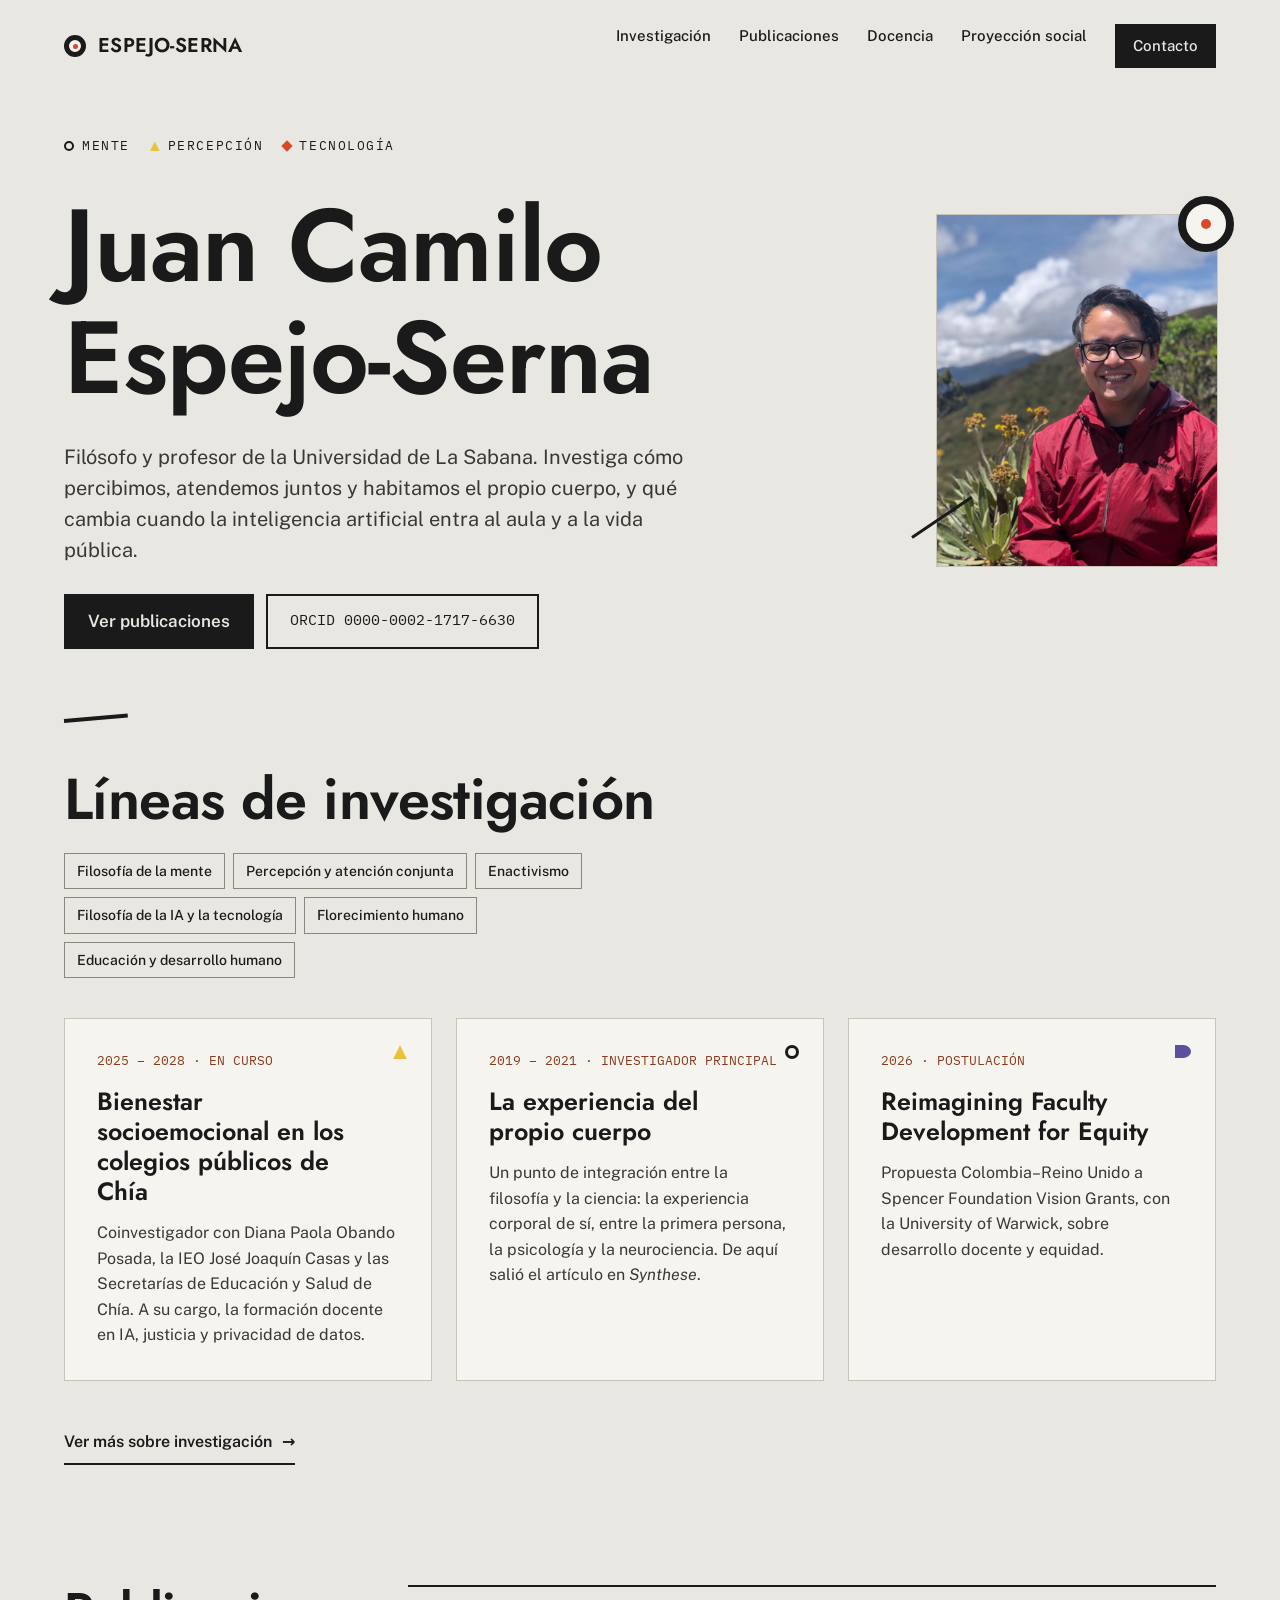
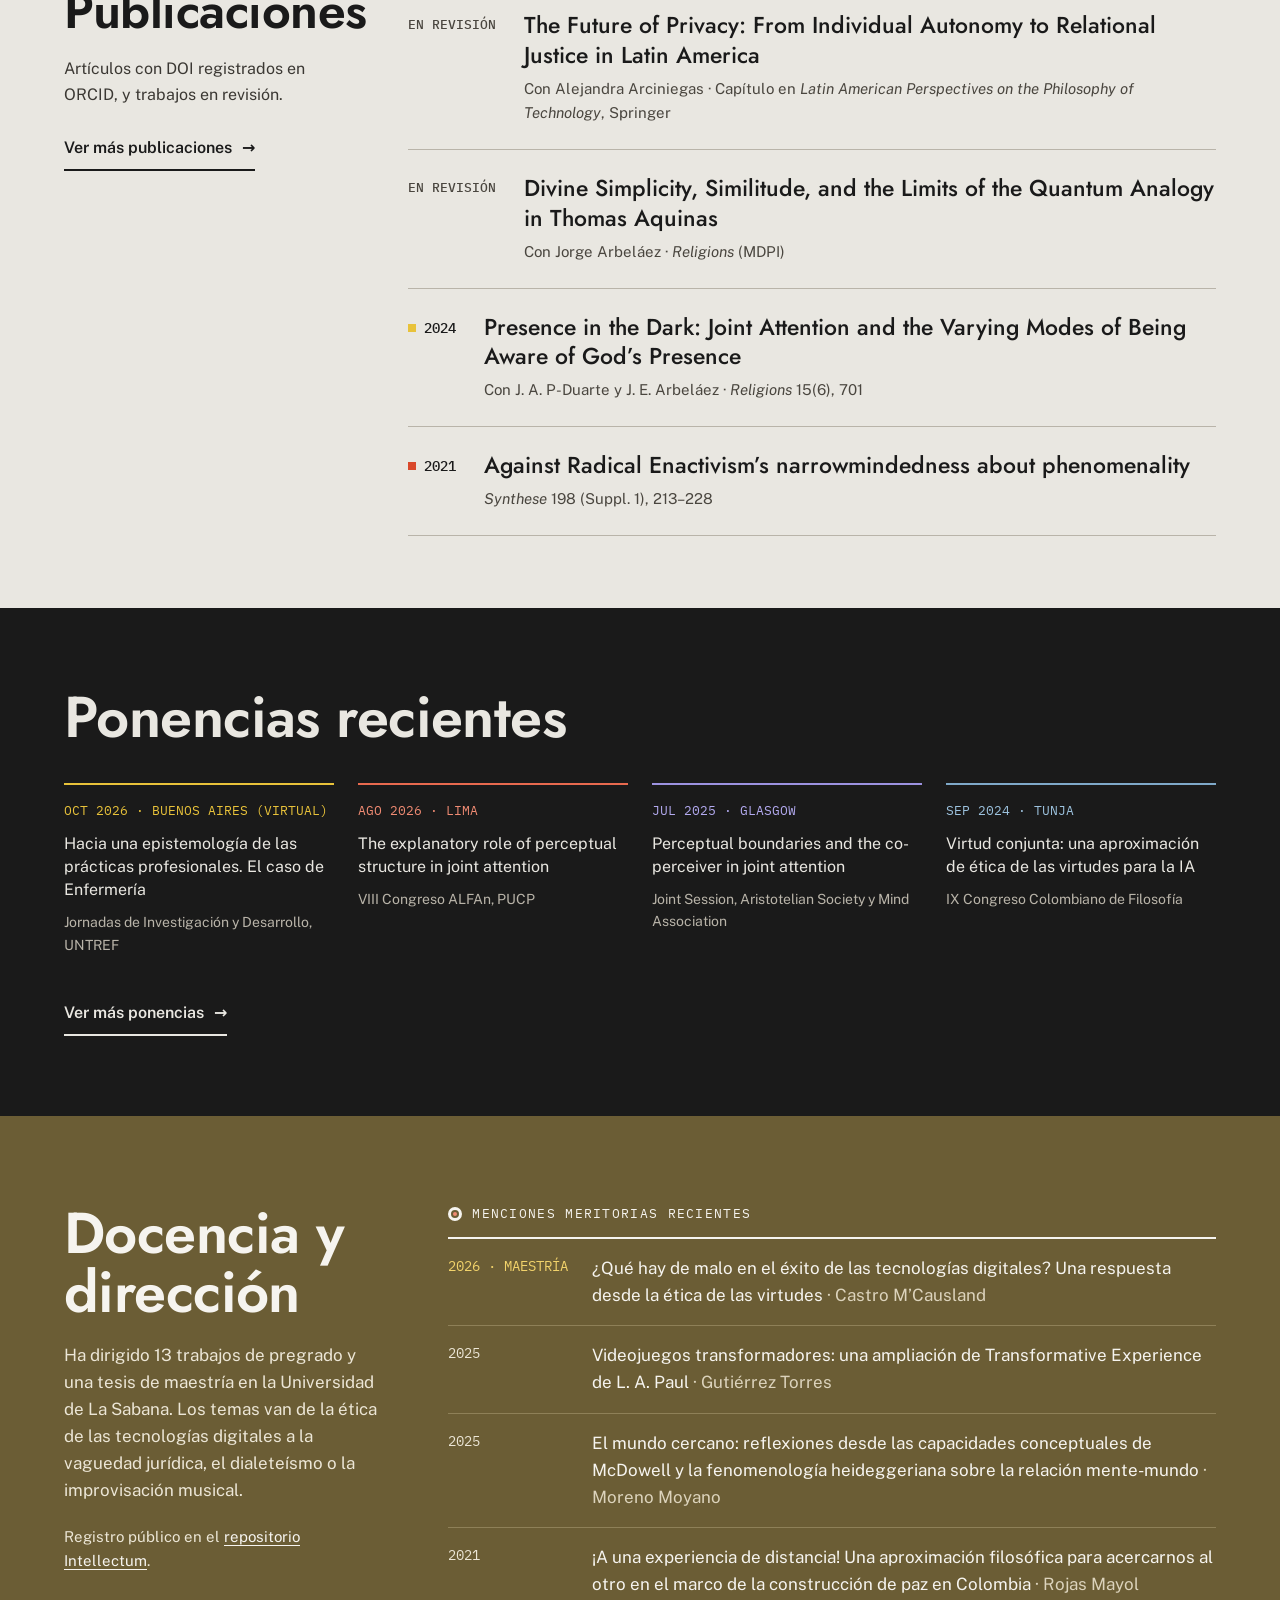
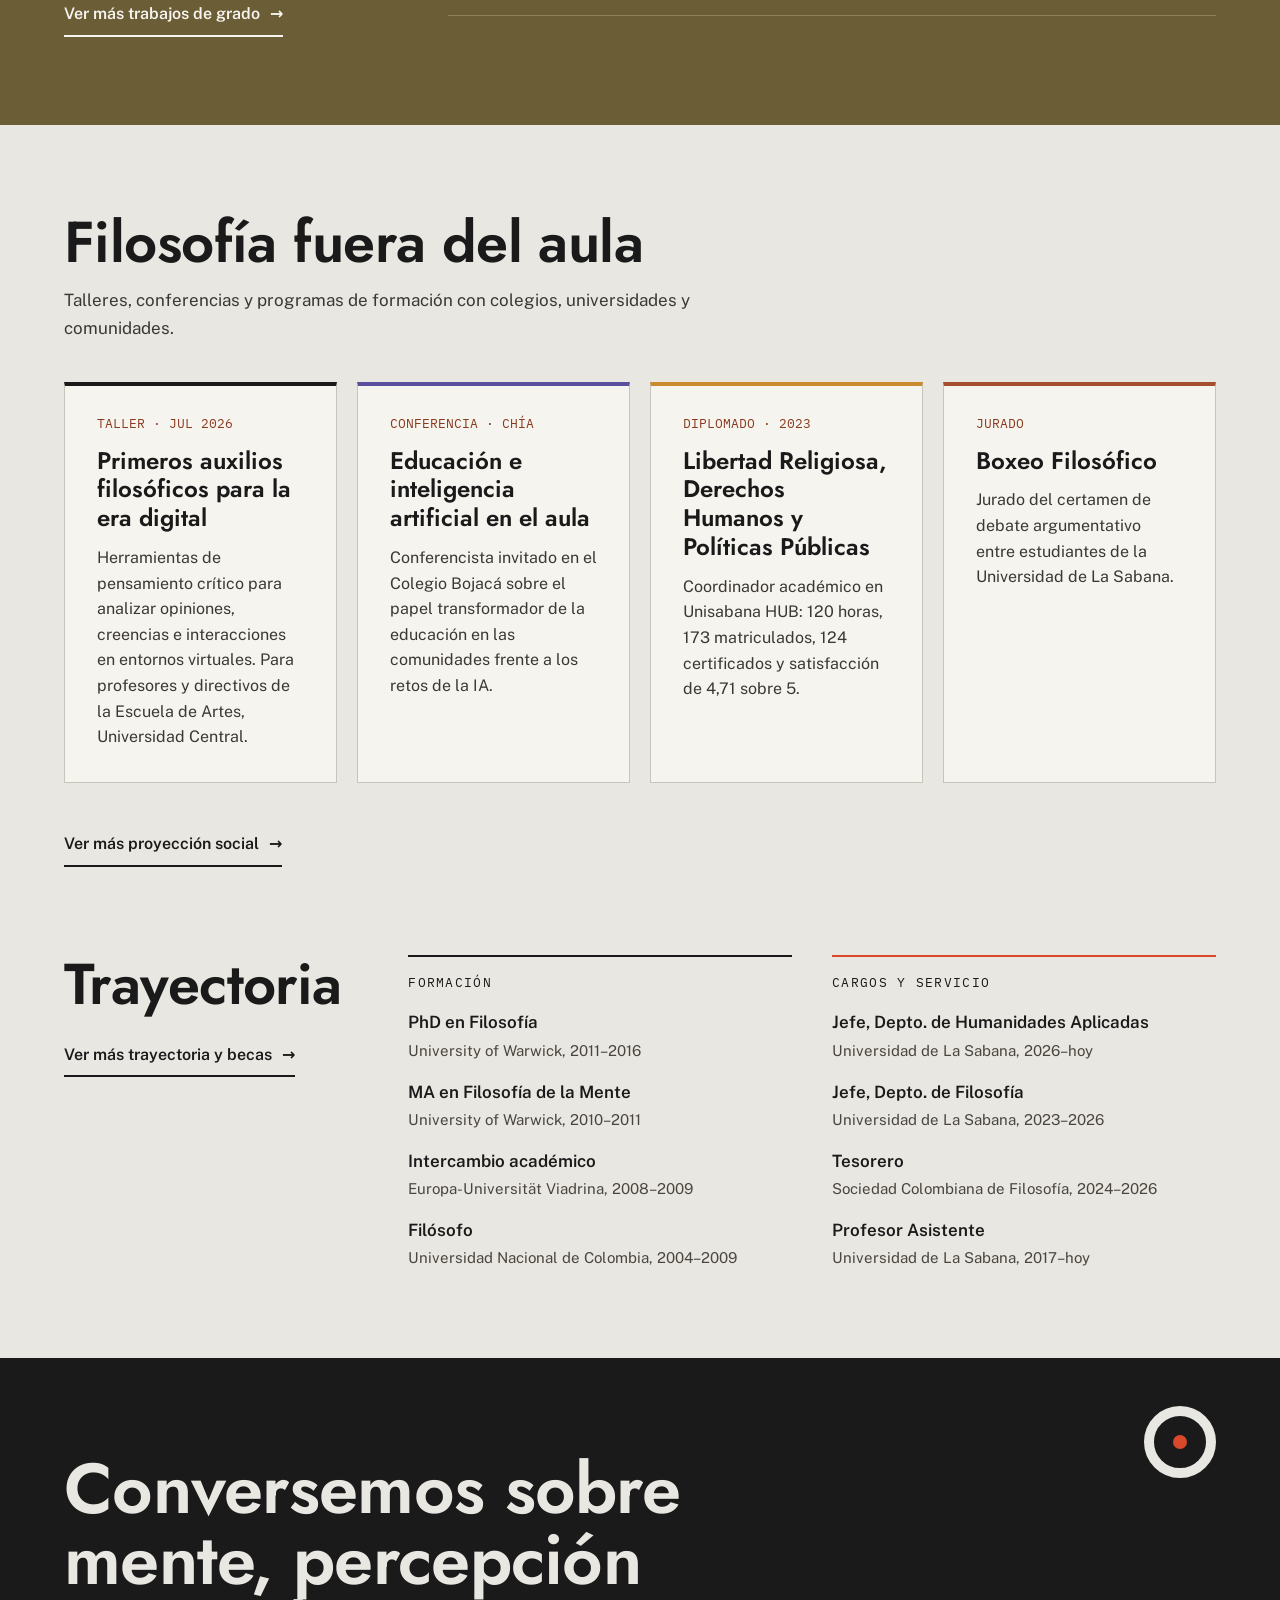
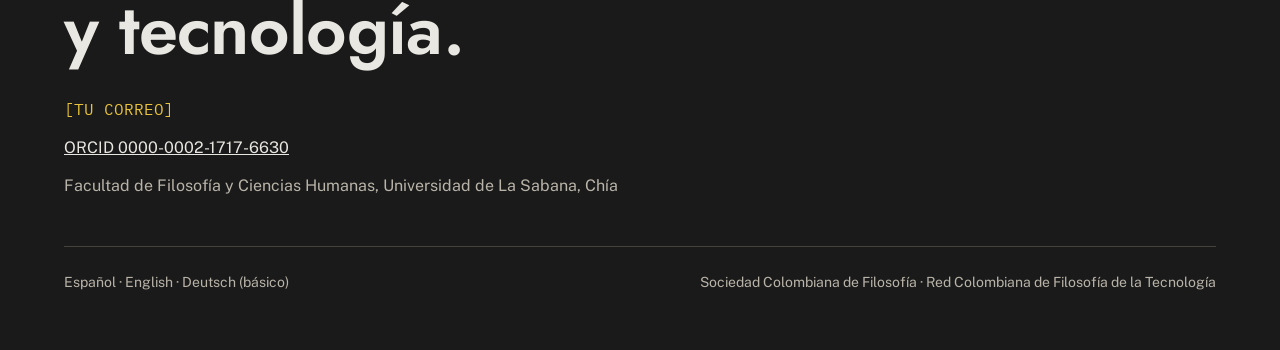
==== index.html @ 0a5f61b9 "landing" ====
<!doctype html>
<html lang="es">
<head>
<meta charset="utf-8">
<meta name="viewport" content="width=device-width, initial-scale=1">
<title>Juan Camilo Espejo-Serna</title>
<meta name="description" content="Juan Camilo Espejo-Serna, filósofo. Filosofía de la mente, percepción, enactivismo y filosofía de la IA. Universidad de La Sabana.">
<meta name="color-scheme" content="light dark">
<link rel="icon" href="images/favicon.svg" type="image/svg+xml">
<link rel="preconnect" href="https://fonts.googleapis.com">
<link rel="preconnect" href="https://fonts.gstatic.com" crossorigin>
<link rel="stylesheet" href="https://fonts.googleapis.com/css2?family=Jost:wght@400;500;600;700&amp;family=Public+Sans:ital,wght@0,400;0,500;0,600;1,400&amp;family=IBM+Plex+Mono:wght@400;500&amp;display=swap">
<link rel="stylesheet" href="css/style.css">
</head>
<body>
<div class="page" style="width: 100%; overflow-x: hidden; background: var(--ground); color: var(--ink); font-family: 'Public Sans', system-ui, sans-serif; font-size: 17px; line-height: 1.6">

<header style="max-width: 1240px; margin: 0 auto; padding: 24px clamp(20px, 5vw, 64px); display: flex; flex-wrap: wrap; gap: 16px 32px; align-items: center; justify-content: space-between">
<a href="#inicio" style="display: flex; align-items: center; gap: 12px; text-decoration: none; font-family: 'Jost', 'Futura', sans-serif; font-weight: 600; font-size: 20px; letter-spacing: 0.02em">
<span aria-hidden="true" style="width: 22px; height: 22px; border: 5px solid var(--ink); border-radius: 50%; background: var(--paper); box-sizing: border-box; display: flex; align-items: center; justify-content: center"><span style="width: 5px; height: 5px; border-radius: 50%; background: var(--red)"></span></span>
ESPEJO-SERNA</a>
<nav aria-label="Secciones" style="display: flex; flex-wrap: wrap; gap: 8px 28px; font-size: 15px; font-weight: 500">
<a href="#investigacion" style="text-decoration: none">Investigación</a>
<a href="#publicaciones" style="text-decoration: none">Publicaciones</a>
<a href="#docencia" style="text-decoration: none">Docencia</a>
<a href="#comunidad" style="text-decoration: none">Proyección social</a>
<a href="#contacto" style="text-decoration: none; background: var(--ink); color: var(--ground); padding: 10px 18px">Contacto</a>
</nav>
</header>

<section id="inicio" style="max-width: 1240px; margin: 0 auto; padding: 40px clamp(20px, 5vw, 64px) 72px; display: flex; flex-wrap: wrap; gap: 48px; align-items: center">
<div style="flex: 999 1 520px; min-width: 0; display: flex; flex-direction: column; gap: 28px">
<p style="margin: 0; display: flex; flex-wrap: wrap; gap: 8px; font-family: 'IBM Plex Mono', ui-monospace, monospace; font-size: 13px; letter-spacing: 0.12em">
<span style="display: inline-flex; align-items: center; gap: 8px; padding: 4px 0; margin-right: 12px"><span aria-hidden="true" style="width: 10px; height: 10px; border: 2px solid var(--ink); border-radius: 50%; box-sizing: border-box"></span>MENTE</span>
<span style="display: inline-flex; align-items: center; gap: 8px; padding: 4px 0; margin-right: 12px"><span aria-hidden="true" style="width: 10px; height: 10px; background: #E8C23A; clip-path: polygon(50% 0, 100% 100%, 0 100%)"></span>PERCEPCIÓN</span>
<span style="display: inline-flex; align-items: center; gap: 8px; padding: 4px 0"><span aria-hidden="true" style="width: 8px; height: 8px; background: var(--red); transform: rotate(45deg)"></span>TECNOLOGÍA</span>
</p>
<h1 style="margin: 0; font-family: 'Jost', 'Futura', sans-serif; font-weight: 600; font-size: clamp(52px, 8vw, 112px); line-height: 1.1; letter-spacing: -0.01em; text-wrap: balance">Juan Camilo Espejo-Serna</h1>
<p style="margin: 0; max-width: 32em; font-size: 20px; line-height: 1.55; color: var(--text-2)">Filósofo y profesor de la Universidad de La Sabana. Investiga cómo percibimos, atendemos juntos y habitamos el propio cuerpo, y qué cambia cuando la inteligencia artificial entra al aula y a la vida pública.</p>
<div style="display: flex; flex-wrap: wrap; gap: 12px">
<a href="#publicaciones" style="background: var(--ink); color: var(--ground); text-decoration: none; font-weight: 600; padding: 14px 24px; min-height: 44px; box-sizing: border-box">Ver publicaciones</a>
<a href="https://orcid.org/0000-0002-1717-6630" style="text-decoration: none; border: 2px solid var(--ink); padding: 12px 22px; min-height: 44px; box-sizing: border-box; font-family: 'IBM Plex Mono', ui-monospace, monospace; font-size: 15px">ORCID 0000-0002-1717-6630</a>
</div>
</div>

<figure style="flex: 1 1 280px; min-width: 0; max-width: 400px; width: 100%; margin: 0; position: relative">
<img src="images/me.jpeg" alt="Juan Camilo Espejo-Serna en el páramo, con chaqueta roja" style="display: block; width: 100%; max-width: 100%; aspect-ratio: 4 / 5; object-fit: cover; object-position: 60% 30%; border: 1px solid var(--border); background: var(--paper)">
<div aria-hidden="true" style="position: absolute; right: -18px; top: -18px; width: 56px; height: 56px; border-radius: 50%; background: var(--paper); border: 8px solid var(--ink); box-sizing: border-box; display: flex; align-items: center; justify-content: center"><div style="width: 10px; height: 10px; border-radius: 50%; background: var(--red)"></div></div>
<div aria-hidden="true" style="position: absolute; left: -24px; bottom: 28px; width: 72px; height: 3px; background: var(--ink); transform: rotate(-34deg); transform-origin: left center"></div>
</figure>
</section>

<div aria-hidden="true" style="max-width: 1240px; margin: 0 auto; padding: 0 clamp(20px, 5vw, 64px)"><div style="position: relative; height: 1px"><div style="position: absolute; left: 0; top: -2px; width: 64px; height: 4px; background: var(--ink); transform: rotate(-5deg); transform-origin: left center"></div></div></div>

<section id="investigacion" style="max-width: 1240px; margin: 0 auto; padding: 48px clamp(20px, 5vw, 64px) 72px; display: flex; flex-direction: column; gap: 40px">
<div style="display: flex; flex-wrap: wrap; gap: 24px 64px; align-items: flex-end; justify-content: space-between">
<h2 style="margin: 0; font-family: 'Jost', 'Futura', sans-serif; font-weight: 600; font-size: clamp(38px, 4.5vw, 60px); line-height: 1.02; letter-spacing: -0.01em; max-width: 12em; text-wrap: balance">Líneas de investigación</h2>
<div style="display: flex; flex-wrap: wrap; gap: 8px; max-width: 580px; font-size: 14px; font-weight: 500">
<span style="padding: 6px 12px; border: 1px solid var(--chip-border)">Filosofía de la mente</span>
<span style="padding: 6px 12px; border: 1px solid var(--chip-border)">Percepción y atención conjunta</span>
<span style="padding: 6px 12px; border: 1px solid var(--chip-border)">Enactivismo</span>
<span style="padding: 6px 12px; border: 1px solid var(--chip-border)">Filosofía de la IA y la tecnología</span>
<span style="padding: 6px 12px; border: 1px solid var(--chip-border)">Florecimiento humano</span>
<span style="padding: 6px 12px; border: 1px solid var(--chip-border)">Educación y desarrollo humano</span>
</div>
</div>
<div style="display: grid; grid-template-columns: repeat(auto-fit, minmax(300px, 1fr)); gap: 24px">
<article style="position: relative; background: var(--paper); border: 1px solid var(--border); padding: 32px; display: flex; flex-direction: column; gap: 14px; overflow: hidden">
<div aria-hidden="true" style="position: absolute; right: 24px; top: 26px; width: 14px; height: 14px; background: #E8C23A; clip-path: polygon(50% 0, 100% 100%, 0 100%)"></div>
<span style="font-family: 'IBM Plex Mono', ui-monospace, monospace; font-size: 13px; color: var(--label)">2025 – 2028 · EN CURSO</span>
<h3 style="margin: 0; font-family: 'Jost', 'Futura', sans-serif; font-weight: 600; font-size: 25px; line-height: 1.2; padding-right: 24px">Bienestar socioemocional en los colegios públicos de Chía</h3>
<p style="margin: 0; color: var(--text-2); font-size: 16px">Coinvestigador con Diana Paola Obando Posada, la IEO José Joaquín Casas y las Secretarías de Educación y Salud de Chía. A su cargo, la formación docente en IA, justicia y privacidad de datos.</p>
</article>
<article style="position: relative; background: var(--paper); border: 1px solid var(--border); padding: 32px; display: flex; flex-direction: column; gap: 14px; overflow: hidden">
<div aria-hidden="true" style="position: absolute; right: 24px; top: 26px; width: 14px; height: 14px; border-radius: 50%; border: 3px solid var(--ink); box-sizing: border-box"></div>
<span style="font-family: 'IBM Plex Mono', ui-monospace, monospace; font-size: 13px; color: var(--label)">2019 – 2021 · INVESTIGADOR PRINCIPAL</span>
<h3 style="margin: 0; font-family: 'Jost', 'Futura', sans-serif; font-weight: 600; font-size: 25px; line-height: 1.2; padding-right: 24px">La experiencia del propio cuerpo</h3>
<p style="margin: 0; color: var(--text-2); font-size: 16px">Un punto de integración entre la filosofía y la ciencia: la experiencia corporal de sí, entre la primera persona, la psicología y la neurociencia. De aquí salió el artículo en <em>Synthese</em>.</p>
</article>
<article style="position: relative; background: var(--paper); border: 1px solid var(--border); padding: 32px; display: flex; flex-direction: column; gap: 14px; overflow: hidden">
<div aria-hidden="true" style="position: absolute; right: 24px; top: 26px; width: 16px; height: 13px; background: var(--violet); border-radius: 0 60% 60% 0"></div>
<span style="font-family: 'IBM Plex Mono', ui-monospace, monospace; font-size: 13px; color: var(--label)">2026 · POSTULACIÓN</span>
<h3 style="margin: 0; font-family: 'Jost', 'Futura', sans-serif; font-weight: 600; font-size: 25px; line-height: 1.2; padding-right: 24px">Reimagining Faculty Development for Equity</h3>
<p style="margin: 0; color: var(--text-2); font-size: 16px">Propuesta Colombia–Reino Unido a Spencer Foundation Vision Grants, con la University of Warwick, sobre desarrollo docente y equidad.</p>
</article>
</div>
<a href="investigacion.html" style="align-self: flex-start; display: inline-flex; align-items: center; gap: 10px; min-height: 44px; box-sizing: border-box; color: var(--ink); text-decoration: none; font-weight: 600; font-size: 16px; border-bottom: 2px solid var(--ink)">Ver más sobre investigación<span aria-hidden="true">→</span></a>
</section>

<section id="publicaciones" style="max-width: 1240px; margin: 0 auto; padding: 48px clamp(20px, 5vw, 64px) 72px; display: flex; flex-wrap: wrap; gap: 40px 64px">
<div style="flex: 1 1 280px; min-width: 0; display: flex; flex-direction: column; gap: 20px">
<h2 style="margin: 0; font-family: 'Jost', 'Futura', sans-serif; font-weight: 600; font-size: 50px; line-height: 1.02; letter-spacing: -0.01em">Publicaciones</h2>
<p style="margin: 0; color: var(--text-2); font-size: 16px">Artículos con DOI registrados en ORCID, y trabajos en revisión.</p>
<a href="publicaciones.html" style="align-self: flex-start; display: inline-flex; align-items: center; gap: 10px; min-height: 44px; box-sizing: border-box; color: var(--ink); text-decoration: none; font-weight: 600; font-size: 16px; border-bottom: 2px solid var(--ink)">Ver más publicaciones<span aria-hidden="true">→</span></a>
</div>
<ol style="flex: 999 1 600px; min-width: 0; list-style: none; margin: 0; padding: 0; display: flex; flex-direction: column; border-top: 2px solid var(--ink)">
<li style="display: flex; flex-wrap: wrap; gap: 8px 28px; padding: 24px 0; border-bottom: 1px solid var(--rule)">
<span style="flex: 0 0 auto; align-self: flex-start; font-family: 'IBM Plex Mono', ui-monospace, monospace; font-size: 13px; font-weight: 500; color: var(--muted); padding-top: 4px">EN REVISIÓN</span>
<div style="flex: 1 1 400px; min-width: 0; display: flex; flex-direction: column; gap: 6px">
<span style="font-family: 'Jost', 'Futura', sans-serif; font-weight: 500; font-size: 23px; line-height: 1.3">The Future of Privacy: From Individual Autonomy to Relational Justice in Latin America</span>
<span style="font-size: 15px; color: var(--muted)">Con Alejandra Arciniegas · Capítulo en <em>Latin American Perspectives on the Philosophy of Technology</em>, Springer</span>
</div>
</li>
<li style="display: flex; flex-wrap: wrap; gap: 8px 28px; padding: 24px 0; border-bottom: 1px solid var(--rule)">
<span style="flex: 0 0 auto; align-self: flex-start; font-family: 'IBM Plex Mono', ui-monospace, monospace; font-size: 13px; font-weight: 500; color: var(--muted); padding-top: 4px">EN REVISIÓN</span>
<div style="flex: 1 1 400px; min-width: 0; display: flex; flex-direction: column; gap: 6px">
<span style="font-family: 'Jost', 'Futura', sans-serif; font-weight: 500; font-size: 23px; line-height: 1.3">Divine Simplicity, Similitude, and the Limits of the Quantum Analogy in Thomas Aquinas</span>
<span style="font-size: 15px; color: var(--muted)">Con Jorge Arbeláez · <em>Religions</em> (MDPI)</span>
</div>
</li>
<li style="display: flex; flex-wrap: wrap; gap: 8px 28px; padding: 24px 0; border-bottom: 1px solid var(--rule)">
<span style="flex: 0 0 auto; align-self: flex-start; display: inline-flex; align-items: center; gap: 8px; font-family: 'IBM Plex Mono', ui-monospace, monospace; font-size: 14px; font-weight: 500; padding-top: 4px"><span aria-hidden="true" style="width: 8px; height: 8px; background: #E8C23A"></span>2024</span>
<div style="flex: 1 1 400px; min-width: 0; display: flex; flex-direction: column; gap: 6px">
<a href="https://doi.org/10.3390/rel15060701" style="text-decoration: none; font-family: 'Jost', 'Futura', sans-serif; font-weight: 500; font-size: 23px; line-height: 1.3">Presence in the Dark: Joint Attention and the Varying Modes of Being Aware of God’s Presence</a>
<span style="font-size: 15px; color: var(--muted)">Con J. A. P-Duarte y J. E. Arbeláez · <em>Religions</em> 15(6), 701</span>
</div>
</li>
<li style="display: flex; flex-wrap: wrap; gap: 8px 28px; padding: 24px 0; border-bottom: 1px solid var(--rule)">
<span style="flex: 0 0 auto; align-self: flex-start; display: inline-flex; align-items: center; gap: 8px; font-family: 'IBM Plex Mono', ui-monospace, monospace; font-size: 14px; font-weight: 500; padding-top: 4px"><span aria-hidden="true" style="width: 8px; height: 8px; background: var(--red)"></span>2021</span>
<div style="flex: 1 1 400px; min-width: 0; display: flex; flex-direction: column; gap: 6px">
<a href="https://doi.org/10.1007/s11229-019-02261-2" style="text-decoration: none; font-family: 'Jost', 'Futura', sans-serif; font-weight: 500; font-size: 23px; line-height: 1.3">Against Radical Enactivism’s narrowmindedness about phenomenality</a>
<span style="font-size: 15px; color: var(--muted)"><em>Synthese</em> 198 (Suppl. 1), 213–228</span>
</div>
</li>
</ol>
</section>

<section aria-labelledby="ponencias-k" style="background: var(--ink-deep); color: #E9E7E1">
<div style="max-width: 1240px; margin: 0 auto; padding: 80px clamp(20px, 5vw, 64px); display: flex; flex-direction: column; gap: 36px">
<h2 id="ponencias-k" style="margin: 0; font-family: 'Jost', 'Futura', sans-serif; font-weight: 600; font-size: clamp(38px, 4.5vw, 60px); line-height: 1.02; letter-spacing: -0.01em">Ponencias recientes</h2>
<div style="display: grid; grid-template-columns: repeat(auto-fit, minmax(240px, 1fr)); gap: 32px 24px">
<div style="display: flex; flex-direction: column; gap: 10px; border-top: 2px solid #E8C23A; padding-top: 16px"><span style="font-family: 'IBM Plex Mono', ui-monospace, monospace; font-size: 13px; color: #E8C23A">OCT 2026 · BUENOS AIRES (VIRTUAL)</span><span style="font-size: 16px; line-height: 1.45">Hacia una epistemología de las prácticas profesionales. El caso de Enfermería</span><span style="font-size: 14px; color: #B9B4A9">Jornadas de Investigación y Desarrollo, UNTREF</span></div>
<div style="display: flex; flex-direction: column; gap: 10px; border-top: 2px solid #E86A4F; padding-top: 16px"><span style="font-family: 'IBM Plex Mono', ui-monospace, monospace; font-size: 13px; color: #F08B73">AGO 2026 · LIMA</span><span style="font-size: 16px; line-height: 1.45">The explanatory role of perceptual structure in joint attention</span><span style="font-size: 14px; color: #B9B4A9">VIII Congreso ALFAn, PUCP</span></div>
<div style="display: flex; flex-direction: column; gap: 10px; border-top: 2px solid #9C92E0; padding-top: 16px"><span style="font-family: 'IBM Plex Mono', ui-monospace, monospace; font-size: 13px; color: #B3AAF0">JUL 2025 · GLASGOW</span><span style="font-size: 16px; line-height: 1.45">Perceptual boundaries and the co-perceiver in joint attention</span><span style="font-size: 14px; color: #B9B4A9">Joint Session, Aristotelian Society y Mind Association</span></div>
<div style="display: flex; flex-direction: column; gap: 10px; border-top: 2px solid #7FA9C9; padding-top: 16px"><span style="font-family: 'IBM Plex Mono', ui-monospace, monospace; font-size: 13px; color: #9CC2DE">SEP 2024 · TUNJA</span><span style="font-size: 16px; line-height: 1.45">Virtud conjunta: una aproximación de ética de las virtudes para la IA</span><span style="font-size: 14px; color: #B9B4A9">IX Congreso Colombiano de Filosofía</span></div>
</div>
<a href="ponencias.html" style="align-self: flex-start; display: inline-flex; align-items: center; gap: 10px; min-height: 44px; box-sizing: border-box; color: #E9E7E1; text-decoration: none; font-weight: 600; font-size: 16px; border-bottom: 2px solid #E9E7E1">Ver más ponencias<span aria-hidden="true">→</span></a>
</div>
</section>

<section id="docencia" style="background: #6B5D35; color: #F6F4EF">
<div style="max-width: 1240px; margin: 0 auto; padding: 88px clamp(20px, 5vw, 64px); display: flex; flex-wrap: wrap; gap: 48px 64px">
<div style="flex: 1 1 320px; min-width: 0; display: flex; flex-direction: column; gap: 20px">
<h2 style="margin: 0; font-family: 'Jost', 'Futura', sans-serif; font-weight: 600; font-size: clamp(38px, 4.5vw, 60px); line-height: 1.02; letter-spacing: -0.01em">Docencia y dirección</h2>
<p style="margin: 0; color: #ECE6D6">Ha dirigido 13 trabajos de pregrado y una tesis de maestría en la Universidad de La Sabana. Los temas van de la ética de las tecnologías digitales a la vaguedad jurídica, el dialeteísmo o la improvisación musical.</p>
<p style="margin: 0; font-size: 15px; color: #ECE6D6">Registro público en el <a href="https://intellectum.unisabana.edu.co/entities/person/1ea974d3-8503-4272-b4d4-083233fa0724?tab=isDirectorOfPublication&amp;spc.page=1" style="color: #F6F4EF; text-decoration: underline; text-underline-offset: 3px">repositorio Intellectum</a>.</p>
<a href="docencia.html" style="align-self: flex-start; display: inline-flex; align-items: center; gap: 10px; min-height: 44px; box-sizing: border-box; color: #F6F4EF; text-decoration: none; font-weight: 600; font-size: 16px; border-bottom: 2px solid #F6F4EF">Ver más trabajos de grado<span aria-hidden="true">→</span></a>
</div>
<div style="flex: 999 1 560px; min-width: 0; display: flex; flex-direction: column; gap: 12px">
<p style="margin: 0; display: flex; align-items: center; gap: 10px; font-family: 'IBM Plex Mono', ui-monospace, monospace; font-size: 13px; letter-spacing: 0.1em"><span aria-hidden="true" style="width: 14px; height: 14px; flex: none; border: 3px solid #F6F4EF; border-radius: 50%; box-sizing: border-box; background: #6B5D35; display: inline-flex; align-items: center; justify-content: center"><span style="width: 4px; height: 4px; border-radius: 50%; background: #F08B73"></span></span>MENCIONES MERITORIAS RECIENTES</p>
<div style="display: flex; flex-direction: column; border-top: 2px solid #F6F4EF">
<div style="display: flex; flex-wrap: wrap; gap: 4px 24px; padding: 16px 0; border-bottom: 1px solid #8E8058"><span style="flex: 0 0 120px; font-family: 'IBM Plex Mono', ui-monospace, monospace; font-size: 14px; color: #F2D36B">2026 · MAESTRÍA</span><span style="flex: 1 1 320px; min-width: 0">¿Qué hay de malo en el éxito de las tecnologías digitales? Una respuesta desde la ética de las virtudes <span style="color: #DCD3BC">· Castro M’Causland</span></span></div>
<div style="display: flex; flex-wrap: wrap; gap: 4px 24px; padding: 16px 0; border-bottom: 1px solid #8E8058"><span style="flex: 0 0 120px; font-family: 'IBM Plex Mono', ui-monospace, monospace; font-size: 14px; color: #ECE6D6">2025</span><span style="flex: 1 1 320px; min-width: 0">Videojuegos transformadores: una ampliación de Transformative Experience de L. A. Paul <span style="color: #DCD3BC">· Gutiérrez Torres</span></span></div>
<div style="display: flex; flex-wrap: wrap; gap: 4px 24px; padding: 16px 0; border-bottom: 1px solid #8E8058"><span style="flex: 0 0 120px; font-family: 'IBM Plex Mono', ui-monospace, monospace; font-size: 14px; color: #ECE6D6">2025</span><span style="flex: 1 1 320px; min-width: 0">El mundo cercano: reflexiones desde las capacidades conceptuales de McDowell y la fenomenología heideggeriana sobre la relación mente-mundo <span style="color: #DCD3BC">· Moreno Moyano</span></span></div>
<div style="display: flex; flex-wrap: wrap; gap: 4px 24px; padding: 16px 0; border-bottom: 1px solid #8E8058"><span style="flex: 0 0 120px; font-family: 'IBM Plex Mono', ui-monospace, monospace; font-size: 14px; color: #ECE6D6">2021</span><span style="flex: 1 1 320px; min-width: 0">¡A una experiencia de distancia! Una aproximación filosófica para acercarnos al otro en el marco de la construcción de paz en Colombia <span style="color: #DCD3BC">· Rojas Mayol</span></span></div>
</div>
</div>
</div>
</section>

<section id="comunidad" style="max-width: 1240px; margin: 0 auto; padding: 88px clamp(20px, 5vw, 64px); display: flex; flex-direction: column; gap: 40px">
<div style="display: flex; flex-direction: column; gap: 16px; max-width: 720px">
<h2 style="margin: 0; font-family: 'Jost', 'Futura', sans-serif; font-weight: 600; font-size: clamp(38px, 4.5vw, 60px); line-height: 1.02; letter-spacing: -0.01em">Filosofía fuera del aula</h2>
<p style="margin: 0; color: var(--text-2)">Talleres, conferencias y programas de formación con colegios, universidades y comunidades.</p>
</div>
<div style="display: grid; grid-template-columns: repeat(auto-fit, minmax(260px, 1fr)); gap: 20px">
<article style="background: var(--paper); color: var(--ink); border: 1px solid var(--border); border-top: 4px solid var(--ink); padding: 28px 32px 32px; display: flex; flex-direction: column; gap: 12px">
<span style="font-family: 'IBM Plex Mono', ui-monospace, monospace; font-size: 13px; color: var(--label)">TALLER · JUL 2026</span>
<h3 style="margin: 0; font-family: 'Jost', 'Futura', sans-serif; font-weight: 600; font-size: 24px; line-height: 1.2">Primeros auxilios filosóficos para la era digital</h3>
<p style="margin: 0; color: var(--text-2); font-size: 16px">Herramientas de pensamiento crítico para analizar opiniones, creencias e interacciones en entornos virtuales. Para profesores y directivos de la Escuela de Artes, Universidad Central.</p>
</article>
<article style="background: var(--paper); color: var(--ink); border: 1px solid var(--border); border-top: 4px solid var(--violet); padding: 28px 32px 32px; display: flex; flex-direction: column; gap: 12px">
<span style="font-family: 'IBM Plex Mono', ui-monospace, monospace; font-size: 13px; color: var(--label)">CONFERENCIA · CHÍA</span>
<h3 style="margin: 0; font-family: 'Jost', 'Futura', sans-serif; font-weight: 600; font-size: 24px; line-height: 1.2">Educación e inteligencia artificial en el aula</h3>
<p style="margin: 0; color: var(--text-2); font-size: 16px">Conferencista invitado en el Colegio Bojacá sobre el papel transformador de la educación en las comunidades frente a los retos de la IA.</p>
</article>
<article style="background: var(--paper); color: var(--ink); border: 1px solid var(--border); border-top: 4px solid #C98B2E; padding: 28px 32px 32px; display: flex; flex-direction: column; gap: 12px">
<span style="font-family: 'IBM Plex Mono', ui-monospace, monospace; font-size: 13px; color: var(--label)">DIPLOMADO · 2023</span>
<h3 style="margin: 0; font-family: 'Jost', 'Futura', sans-serif; font-weight: 600; font-size: 24px; line-height: 1.2">Libertad Religiosa, Derechos Humanos y Políticas Públicas</h3>
<p style="margin: 0; color: var(--text-2); font-size: 16px">Coordinador académico en Unisabana HUB: 120 horas, 173 matriculados, 124 certificados y satisfacción de 4,71 sobre 5.</p>
</article>
<article style="background: var(--paper); color: var(--ink); border: 1px solid var(--border); border-top: 4px solid var(--rust); padding: 28px 32px 32px; display: flex; flex-direction: column; gap: 12px">
<span style="font-family: 'IBM Plex Mono', ui-monospace, monospace; font-size: 13px; color: var(--label)">JURADO</span>
<h3 style="margin: 0; font-family: 'Jost', 'Futura', sans-serif; font-weight: 600; font-size: 24px; line-height: 1.2">Boxeo Filosófico</h3>
<p style="margin: 0; color: var(--text-2); font-size: 16px">Jurado del certamen de debate argumentativo entre estudiantes de la Universidad de La Sabana.</p>
</article>
</div>
<a href="proyeccion-social.html" style="align-self: flex-start; display: inline-flex; align-items: center; gap: 10px; min-height: 44px; box-sizing: border-box; color: var(--ink); text-decoration: none; font-weight: 600; font-size: 16px; border-bottom: 2px solid var(--ink)">Ver más proyección social<span aria-hidden="true">→</span></a>
</section>

<section aria-labelledby="trayectoria-k" style="max-width: 1240px; margin: 0 auto; padding: 0 clamp(20px, 5vw, 64px) 88px; display: flex; flex-wrap: wrap; gap: 48px 64px">
<div style="flex: 1 1 280px; min-width: 0; display: flex; flex-direction: column; gap: 20px">
<h2 id="trayectoria-k" style="margin: 0; font-family: 'Jost', 'Futura', sans-serif; font-weight: 600; font-size: clamp(38px, 4.5vw, 60px); line-height: 1.02; letter-spacing: -0.01em">Trayectoria</h2>
<a href="trayectoria.html" style="align-self: flex-start; display: inline-flex; align-items: center; gap: 10px; min-height: 44px; box-sizing: border-box; color: var(--ink); text-decoration: none; font-weight: 600; font-size: 16px; border-bottom: 2px solid var(--ink)">Ver más trayectoria y becas<span aria-hidden="true">→</span></a>
</div>
<div style="flex: 999 1 600px; min-width: 0; display: grid; grid-template-columns: repeat(auto-fit, minmax(260px, 1fr)); gap: 40px">
<div style="display: flex; flex-direction: column; gap: 16px; border-top: 2px solid var(--ink); padding-top: 16px">
<p style="margin: 0; font-family: 'IBM Plex Mono', ui-monospace, monospace; font-size: 13px; letter-spacing: 0.1em">FORMACIÓN</p>
<div style="display: flex; flex-direction: column; gap: 2px"><span style="font-weight: 600">PhD en Filosofía</span><span style="font-size: 15px; color: var(--muted)">University of Warwick, 2011–2016</span></div>
<div style="display: flex; flex-direction: column; gap: 2px"><span style="font-weight: 600">MA en Filosofía de la Mente</span><span style="font-size: 15px; color: var(--muted)">University of Warwick, 2010–2011</span></div>
<div style="display: flex; flex-direction: column; gap: 2px"><span style="font-weight: 600">Intercambio académico</span><span style="font-size: 15px; color: var(--muted)">Europa-Universität Viadrina, 2008–2009</span></div>
<div style="display: flex; flex-direction: column; gap: 2px"><span style="font-weight: 600">Filósofo</span><span style="font-size: 15px; color: var(--muted)">Universidad Nacional de Colombia, 2004–2009</span></div>
</div>
<div style="display: flex; flex-direction: column; gap: 16px; border-top: 2px solid var(--red); padding-top: 16px">
<p style="margin: 0; font-family: 'IBM Plex Mono', ui-monospace, monospace; font-size: 13px; letter-spacing: 0.1em">CARGOS Y SERVICIO</p>
<div style="display: flex; flex-direction: column; gap: 2px"><span style="font-weight: 600">Jefe, Depto. de Humanidades Aplicadas</span><span style="font-size: 15px; color: var(--muted)">Universidad de La Sabana, 2026–hoy</span></div>
<div style="display: flex; flex-direction: column; gap: 2px"><span style="font-weight: 600">Jefe, Depto. de Filosofía</span><span style="font-size: 15px; color: var(--muted)">Universidad de La Sabana, 2023–2026</span></div>
<div style="display: flex; flex-direction: column; gap: 2px"><span style="font-weight: 600">Tesorero</span><span style="font-size: 15px; color: var(--muted)">Sociedad Colombiana de Filosofía, 2024–2026</span></div>
<div style="display: flex; flex-direction: column; gap: 2px"><span style="font-weight: 600">Profesor Asistente</span><span style="font-size: 15px; color: var(--muted)">Universidad de La Sabana, 2017–hoy</span></div>
</div>
</div>
</section>

<footer id="contacto" style="background: var(--ink-deep); color: #E9E7E1; position: relative; overflow: hidden">
<div aria-hidden="true" style="position: absolute; right: clamp(20px, 5vw, 64px); top: 48px; width: 72px; height: 72px; border-radius: 50%; border: 10px solid #E9E7E1; box-sizing: border-box; display: flex; align-items: center; justify-content: center"><div style="width: 14px; height: 14px; border-radius: 50%; background: #D9482B"></div></div>
<div style="position: relative; max-width: 1240px; margin: 0 auto; padding: 96px clamp(20px, 5vw, 64px) 56px; display: flex; flex-direction: column; gap: 48px">
<div style="display: flex; flex-wrap: wrap; gap: 32px 64px; align-items: flex-end; justify-content: space-between">
<h2 style="margin: 0; font-family: 'Jost', 'Futura', sans-serif; font-weight: 600; font-size: clamp(40px, 5.5vw, 72px); line-height: 1; letter-spacing: -0.01em; max-width: 11em; text-wrap: balance">Conversemos sobre mente, percepción y tecnología.</h2>
<div style="display: flex; flex-direction: column; gap: 12px; font-size: 16px">
<span style="font-family: 'IBM Plex Mono', ui-monospace, monospace; color: #E8C23A">[TU CORREO]</span>
<a href="https://orcid.org/0000-0002-1717-6630" style="color: #E9E7E1">ORCID 0000-0002-1717-6630</a>
<span style="color: #B9B4A9">Facultad de Filosofía y Ciencias Humanas, Universidad de La Sabana, Chía</span>
</div>
</div>
<div style="display: flex; flex-wrap: wrap; gap: 8px 24px; justify-content: space-between; border-top: 1px solid #45423C; padding-top: 24px; font-size: 14px; color: #B9B4A9">
<span>Español · English · Deutsch (básico)</span>
<span>Sociedad Colombiana de Filosofía · Red Colombiana de Filosofía de la Tecnología</span>
</div>
</div>
</footer>

</div>
</body>
</html>
---- css/style.css ----
/* Estilo Kandinsky — tokens de color para tema claro y oscuro.
   El tema oscuro se activa solo, según la preferencia del sistema del visitante.
   Para forzar un tema, añade data-theme="light" o data-theme="dark" a <html>. */

:root {
  --ground: #E9E7E1;      /* fondo de página */
  --paper: #F6F4EF;       /* tarjetas, marco de foto, relleno del anillo */
  --ink: #1A1A1A;         /* texto y estructura */
  --ink-deep: #1A1A1A;    /* bandas oscuras (ponencias, pie) */
  --text-2: #3B3833;      /* párrafos secundarios */
  --muted: #4A463F;       /* metadatos */
  --rule: #B9B4A9;        /* separadores de lista */
  --rule-soft: #D3CFC6;   /* separadores de tabla */
  --border: #C9C4BA;      /* bordes de tarjeta */
  --chip-border: #8C877E; /* bordes de etiquetas */
  --label: #8A3A1E;       /* etiquetas mono sobre papel */
  --red: #D9482B;
  --violet: #5B4FA0;
  --rust: #A4502E;
  color-scheme: light;
}

@media (prefers-color-scheme: dark) {
  :root:not([data-theme="light"]) {
    --ground: #161616;
    --paper: #201F1D;
    --ink: #ECE9E2;
    --ink-deep: #0C0C0C;
    --text-2: #CFCAC0;
    --muted: #B3AEA4;
    --rule: #3A3833;
    --rule-soft: #2E2C29;
    --border: #34322E;
    --chip-border: #6E6A62;
    --label: #E8957A;
    --red: #E05A3C;
    --violet: #8E83D6;
    --rust: #C2683F;
    color-scheme: dark;
  }
}

:root[data-theme="dark"] {
  --ground: #161616;
  --paper: #201F1D;
  --ink: #ECE9E2;
  --ink-deep: #0C0C0C;
  --text-2: #CFCAC0;
  --muted: #B3AEA4;
  --rule: #3A3833;
  --rule-soft: #2E2C29;
  --border: #34322E;
  --chip-border: #6E6A62;
  --label: #E8957A;
  --red: #E05A3C;
  --violet: #8E83D6;
  --rust: #C2683F;
  color-scheme: dark;
}

html { -webkit-text-size-adjust: 100%; }
body { margin: 0; background: var(--ground); color: var(--ink); }
img { max-width: 100%; height: auto; }

a { color: var(--ink); }
a:hover { color: var(--rust); }
a:focus-visible { outline: 2px solid var(--red); outline-offset: 3px; }

@media (prefers-reduced-motion: no-preference) {
  html { scroll-behavior: smooth; }
}
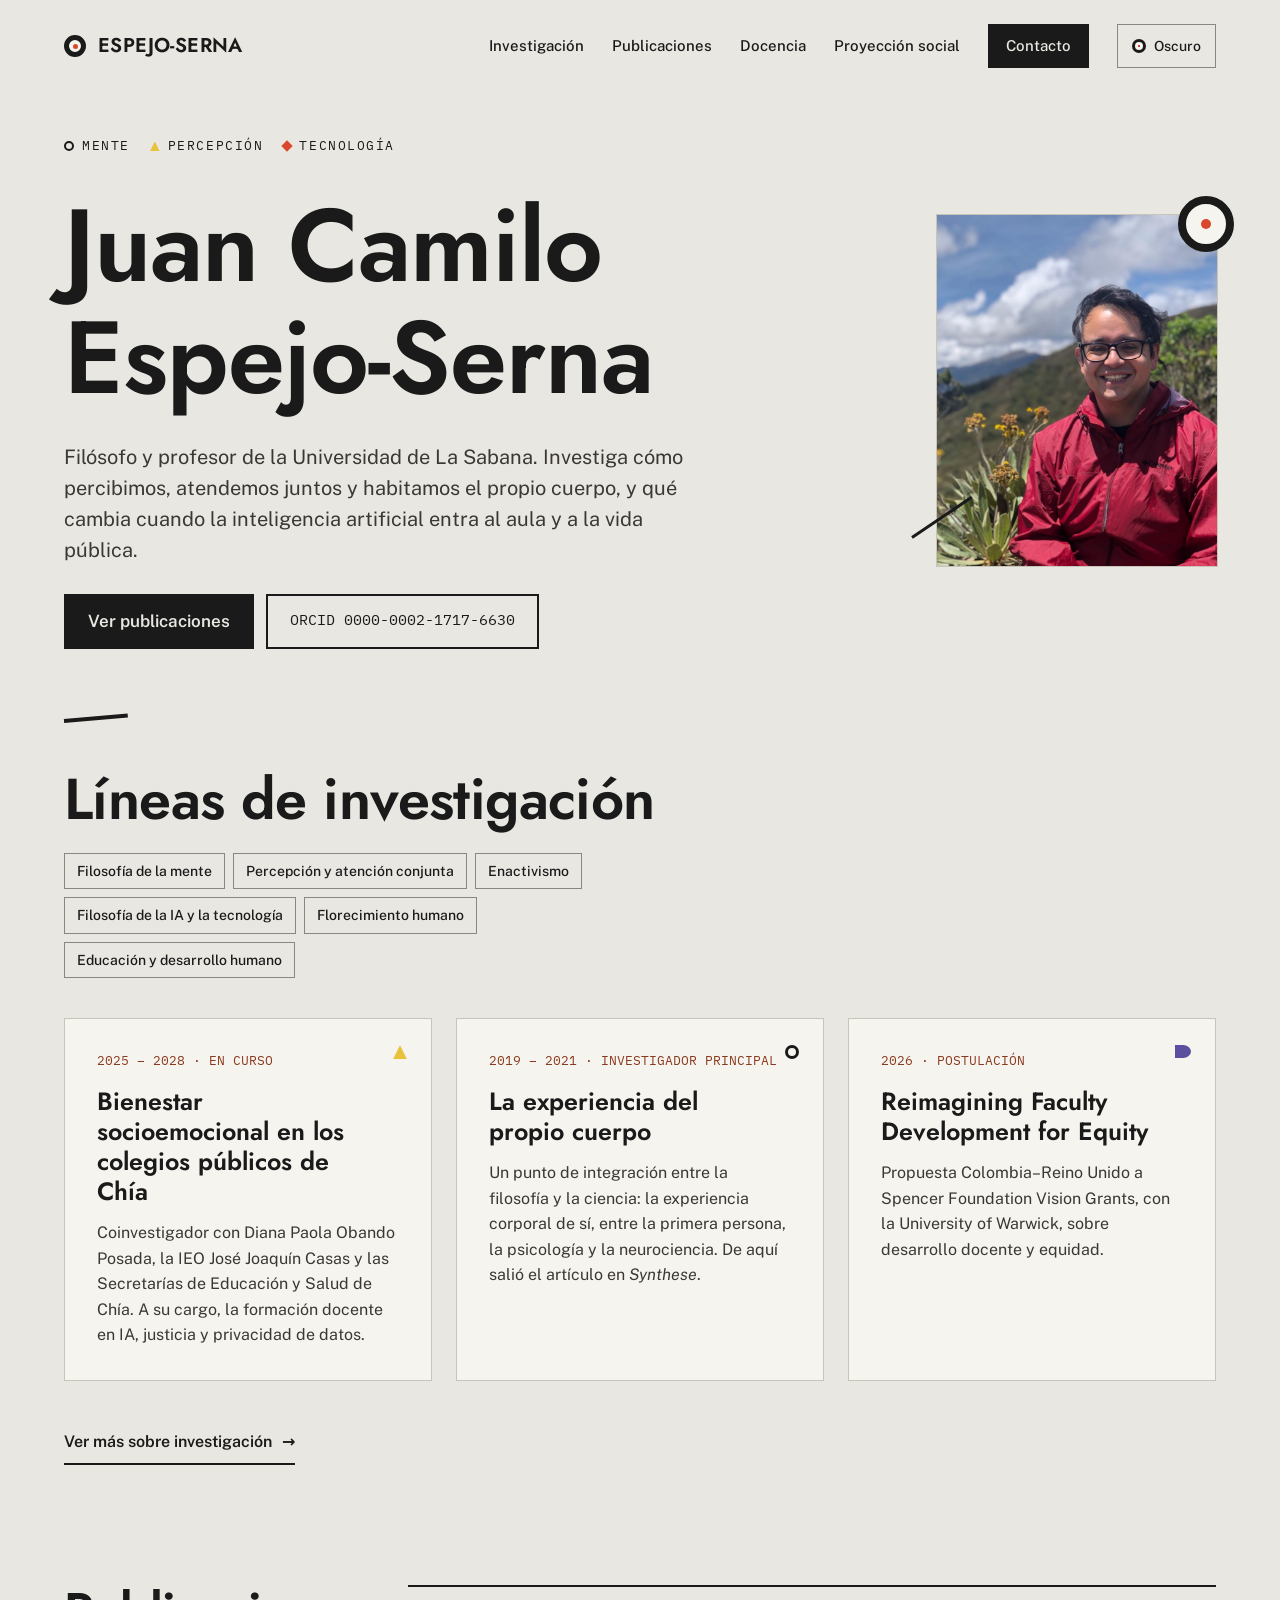
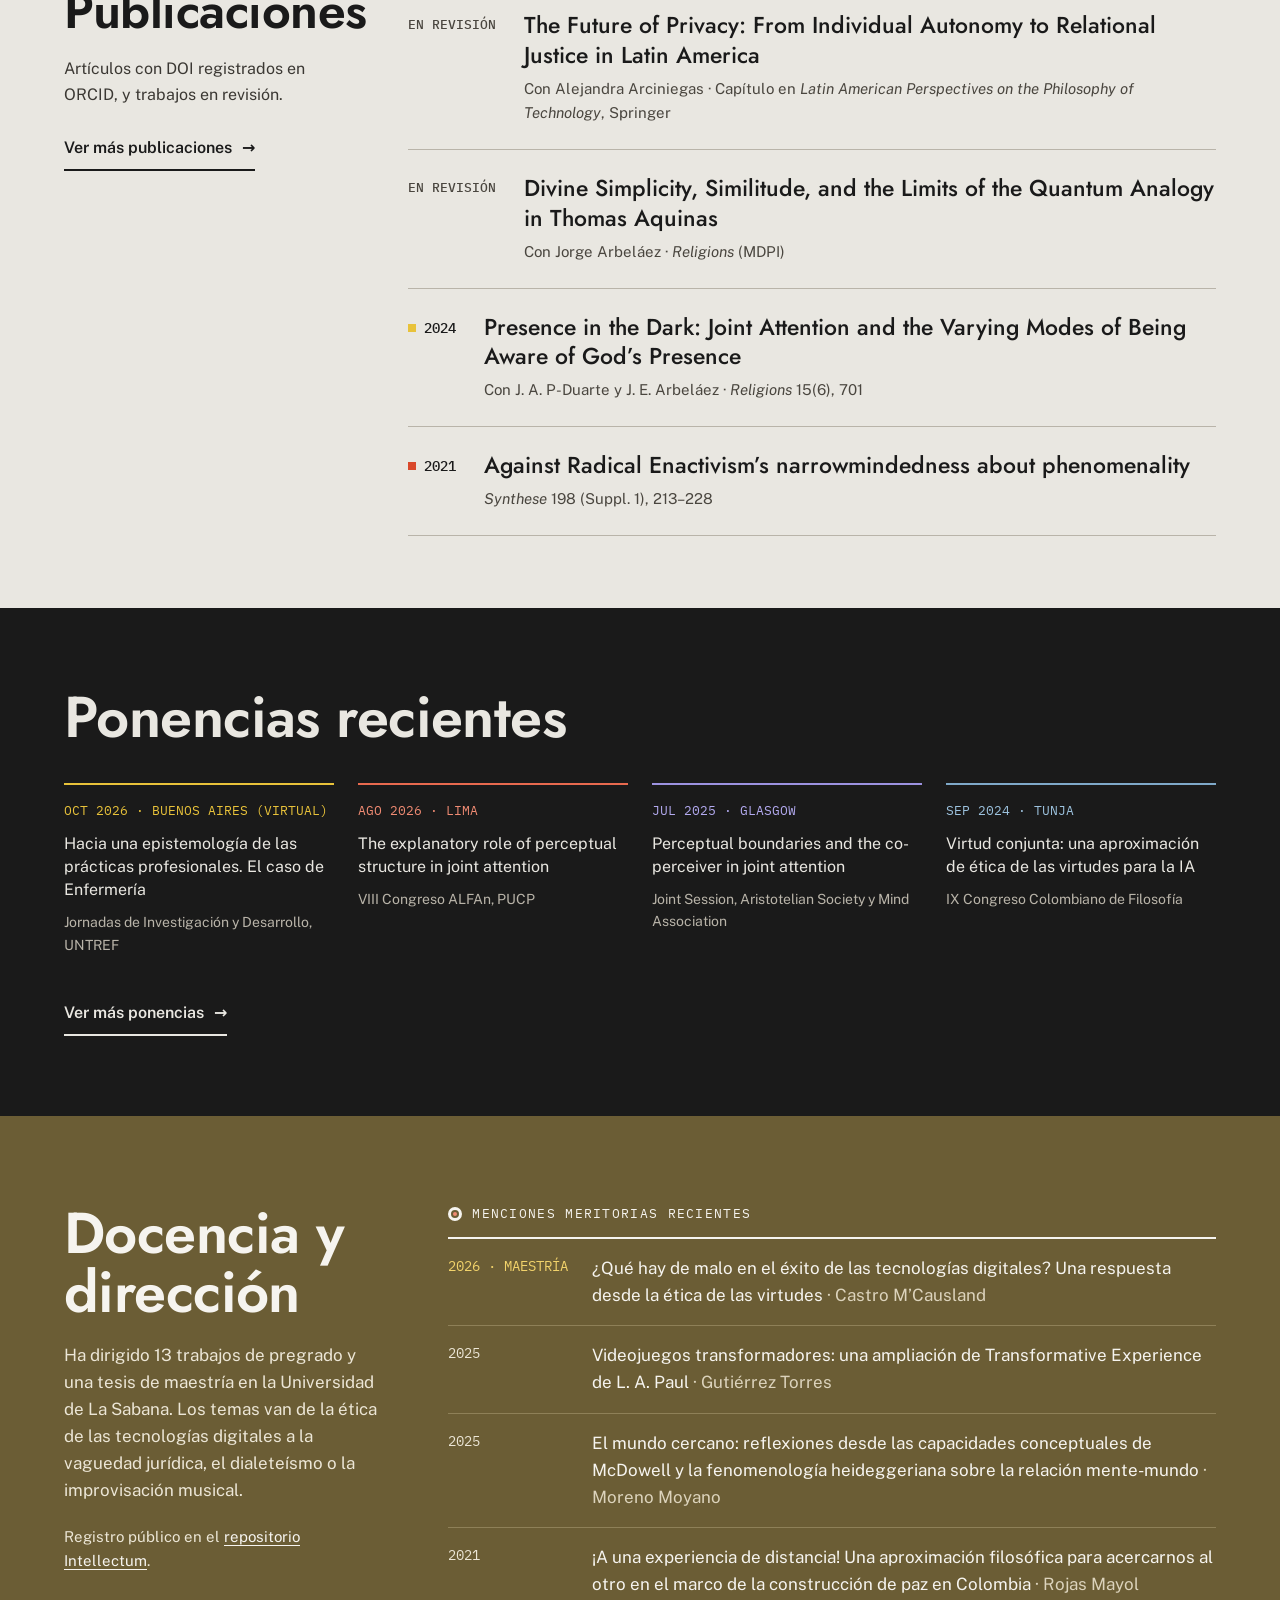
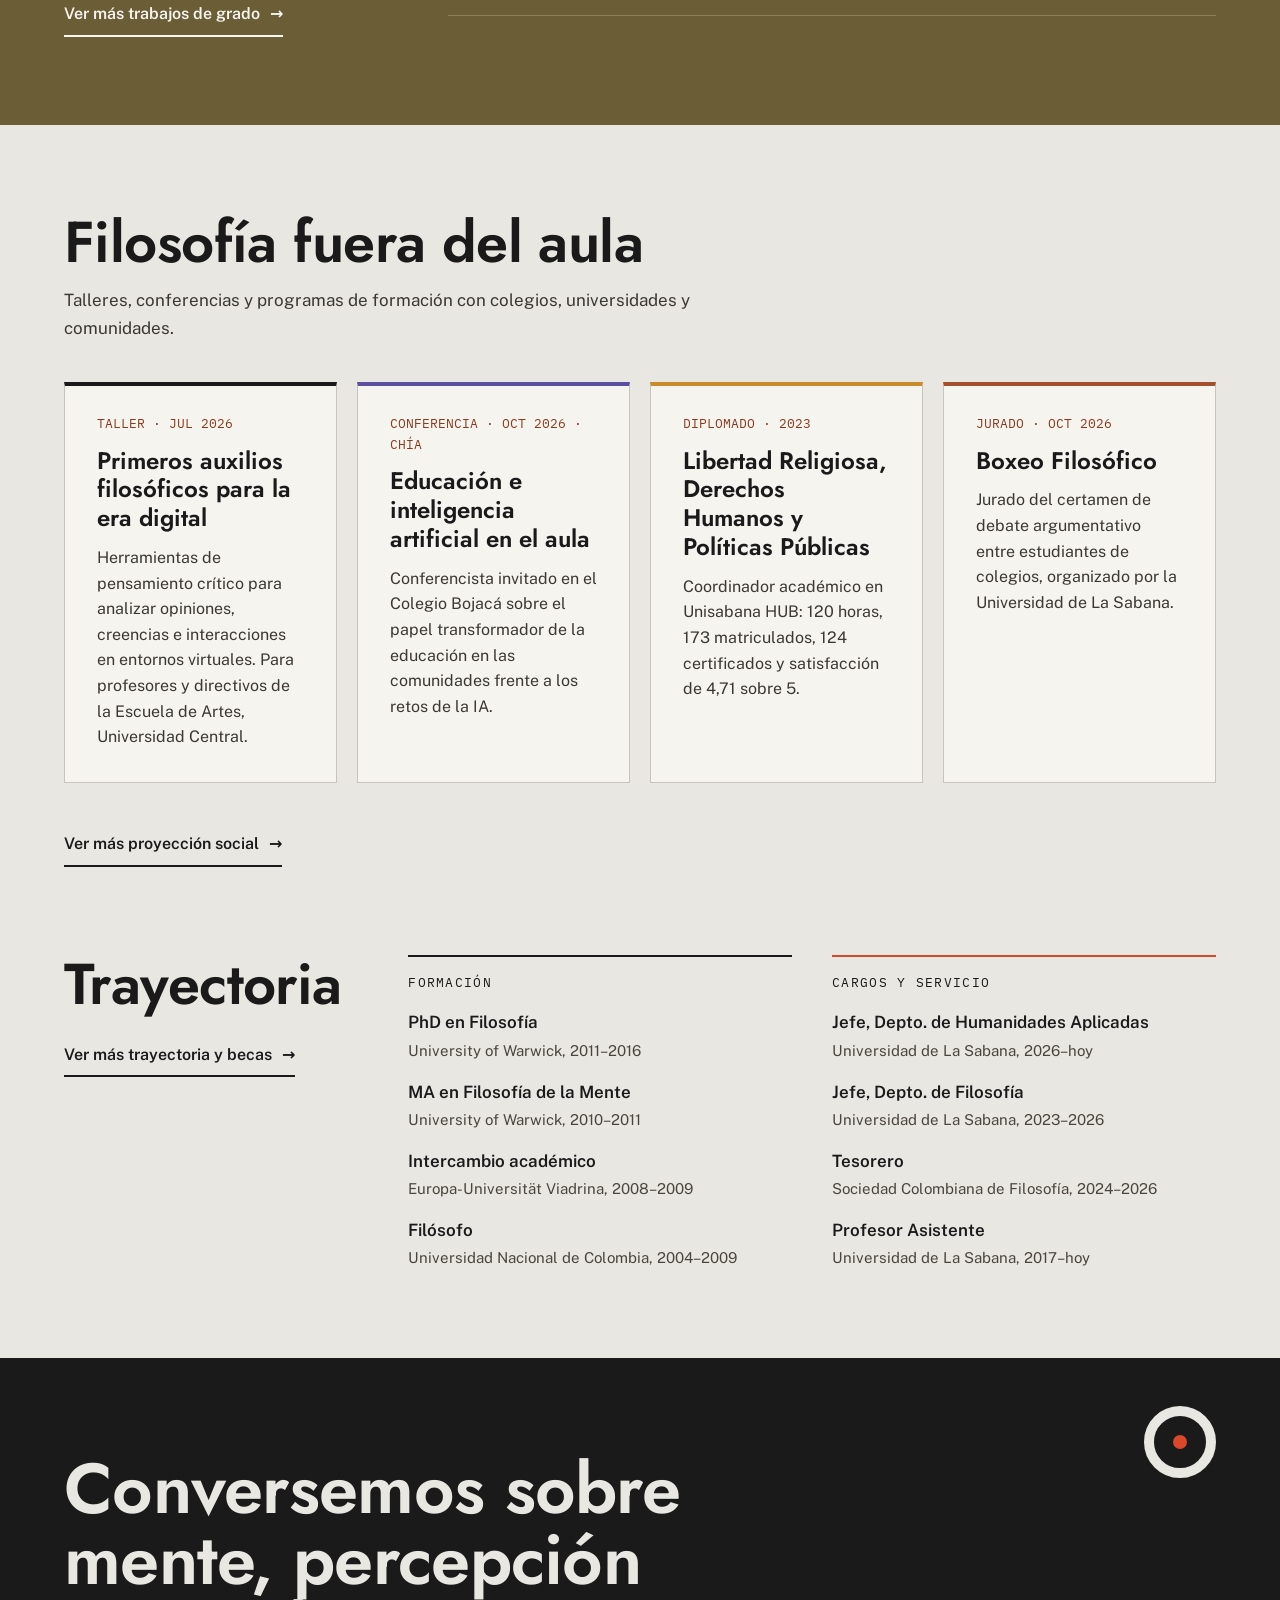
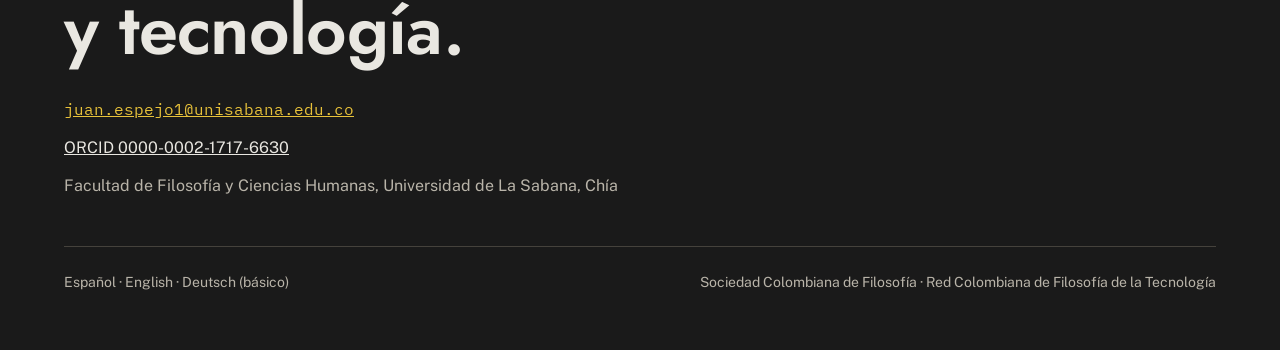
==== commit ed05675b: "dark and light" ====
--- a/index.html
+++ b/index.html
@@ -1,5 +1,5 @@
 <!doctype html>
-<html lang="es">
+<html lang="es" data-theme="light">
 <head>
 <meta charset="utf-8">
 <meta name="viewport" content="width=device-width, initial-scale=1">
@@ -10,6 +10,7 @@
 <link rel="preconnect" href="https://fonts.googleapis.com">
 <link rel="preconnect" href="https://fonts.gstatic.com" crossorigin>
 <link rel="stylesheet" href="https://fonts.googleapis.com/css2?family=Jost:wght@400;500;600;700&amp;family=Public+Sans:ital,wght@0,400;0,500;0,600;1,400&amp;family=IBM+Plex+Mono:wght@400;500&amp;display=swap">
+<script>try{if(localStorage.getItem("tema")==="dark")document.documentElement.setAttribute("data-theme","dark")}catch(e){}</script>
 <link rel="stylesheet" href="css/style.css">
 </head>
 <body>
@@ -19,12 +20,13 @@
 <a href="#inicio" style="display: flex; align-items: center; gap: 12px; text-decoration: none; font-family: 'Jost', 'Futura', sans-serif; font-weight: 600; font-size: 20px; letter-spacing: 0.02em">
 <span aria-hidden="true" style="width: 22px; height: 22px; border: 5px solid var(--ink); border-radius: 50%; background: var(--paper); box-sizing: border-box; display: flex; align-items: center; justify-content: center"><span style="width: 5px; height: 5px; border-radius: 50%; background: var(--red)"></span></span>
 ESPEJO-SERNA</a>
-<nav aria-label="Secciones" style="display: flex; flex-wrap: wrap; gap: 8px 28px; font-size: 15px; font-weight: 500">
+<nav aria-label="Secciones" style="display: flex; align-items: center; flex-wrap: wrap; gap: 8px 28px; font-size: 15px; font-weight: 500">
 <a href="#investigacion" style="text-decoration: none">Investigación</a>
 <a href="#publicaciones" style="text-decoration: none">Publicaciones</a>
 <a href="#docencia" style="text-decoration: none">Docencia</a>
 <a href="#comunidad" style="text-decoration: none">Proyección social</a>
 <a href="#contacto" style="text-decoration: none; background: var(--ink); color: var(--ground); padding: 10px 18px">Contacto</a>
+<button type="button" class="theme-toggle" aria-pressed="false" aria-label="Cambiar a modo oscuro"><span class="theme-icon" aria-hidden="true"></span><span class="theme-text">Oscuro</span></button>
 </nav>
 </header>
 
@@ -170,7 +172,7 @@
 <p style="margin: 0; color: var(--text-2); font-size: 16px">Herramientas de pensamiento crítico para analizar opiniones, creencias e interacciones en entornos virtuales. Para profesores y directivos de la Escuela de Artes, Universidad Central.</p>
 </article>
 <article style="background: var(--paper); color: var(--ink); border: 1px solid var(--border); border-top: 4px solid var(--violet); padding: 28px 32px 32px; display: flex; flex-direction: column; gap: 12px">
-<span style="font-family: 'IBM Plex Mono', ui-monospace, monospace; font-size: 13px; color: var(--label)">CONFERENCIA · CHÍA</span>
+<span style="font-family: 'IBM Plex Mono', ui-monospace, monospace; font-size: 13px; color: var(--label)">CONFERENCIA · OCT 2026 · CHÍA</span>
 <h3 style="margin: 0; font-family: 'Jost', 'Futura', sans-serif; font-weight: 600; font-size: 24px; line-height: 1.2">Educación e inteligencia artificial en el aula</h3>
 <p style="margin: 0; color: var(--text-2); font-size: 16px">Conferencista invitado en el Colegio Bojacá sobre el papel transformador de la educación en las comunidades frente a los retos de la IA.</p>
 </article>
@@ -180,9 +182,9 @@
 <p style="margin: 0; color: var(--text-2); font-size: 16px">Coordinador académico en Unisabana HUB: 120 horas, 173 matriculados, 124 certificados y satisfacción de 4,71 sobre 5.</p>
 </article>
 <article style="background: var(--paper); color: var(--ink); border: 1px solid var(--border); border-top: 4px solid var(--rust); padding: 28px 32px 32px; display: flex; flex-direction: column; gap: 12px">
-<span style="font-family: 'IBM Plex Mono', ui-monospace, monospace; font-size: 13px; color: var(--label)">JURADO</span>
+<span style="font-family: 'IBM Plex Mono', ui-monospace, monospace; font-size: 13px; color: var(--label)">JURADO · OCT 2026</span>
 <h3 style="margin: 0; font-family: 'Jost', 'Futura', sans-serif; font-weight: 600; font-size: 24px; line-height: 1.2">Boxeo Filosófico</h3>
-<p style="margin: 0; color: var(--text-2); font-size: 16px">Jurado del certamen de debate argumentativo entre estudiantes de la Universidad de La Sabana.</p>
+<p style="margin: 0; color: var(--text-2); font-size: 16px">Jurado del certamen de debate argumentativo entre estudiantes de colegios, organizado por la Universidad de La Sabana.</p>
 </article>
 </div>
 <a href="proyeccion-social.html" style="align-self: flex-start; display: inline-flex; align-items: center; gap: 10px; min-height: 44px; box-sizing: border-box; color: var(--ink); text-decoration: none; font-weight: 600; font-size: 16px; border-bottom: 2px solid var(--ink)">Ver más proyección social<span aria-hidden="true">→</span></a>
@@ -217,7 +219,7 @@
 <div style="display: flex; flex-wrap: wrap; gap: 32px 64px; align-items: flex-end; justify-content: space-between">
 <h2 style="margin: 0; font-family: 'Jost', 'Futura', sans-serif; font-weight: 600; font-size: clamp(40px, 5.5vw, 72px); line-height: 1; letter-spacing: -0.01em; max-width: 11em; text-wrap: balance">Conversemos sobre mente, percepción y tecnología.</h2>
 <div style="display: flex; flex-direction: column; gap: 12px; font-size: 16px">
-<span style="font-family: 'IBM Plex Mono', ui-monospace, monospace; color: #E8C23A">[TU CORREO]</span>
+<a href="mailto:juan.espejo1@unisabana.edu.co" style="font-family: 'IBM Plex Mono', ui-monospace, monospace; color: #E8C23A">juan.espejo1@unisabana.edu.co</a>
 <a href="https://orcid.org/0000-0002-1717-6630" style="color: #E9E7E1">ORCID 0000-0002-1717-6630</a>
 <span style="color: #B9B4A9">Facultad de Filosofía y Ciencias Humanas, Universidad de La Sabana, Chía</span>
 </div>
@@ -230,5 +232,6 @@
 </footer>
 
 </div>
+<script src="js/theme.js"></script>
 </body>
 </html>
--- a/css/style.css
+++ b/css/style.css
@@ -1,6 +1,6 @@
 /* Estilo Kandinsky — tokens de color para tema claro y oscuro.
-   El tema oscuro se activa solo, según la preferencia del sistema del visitante.
-   Para forzar un tema, añade data-theme="light" o data-theme="dark" a <html>. */
+   El sitio abre en claro. El botón del menú cambia a oscuro (data-theme="dark" en <html>)
+   y recuerda la elección en ese navegador. */
 
 :root {
   --ground: #E9E7E1;      /* fondo de página */
@@ -18,26 +18,6 @@
   --violet: #5B4FA0;
   --rust: #A4502E;
   color-scheme: light;
-}
-
-@media (prefers-color-scheme: dark) {
-  :root:not([data-theme="light"]) {
-    --ground: #161616;
-    --paper: #201F1D;
-    --ink: #ECE9E2;
-    --ink-deep: #0C0C0C;
-    --text-2: #CFCAC0;
-    --muted: #B3AEA4;
-    --rule: #3A3833;
-    --rule-soft: #2E2C29;
-    --border: #34322E;
-    --chip-border: #6E6A62;
-    --label: #E8957A;
-    --red: #E05A3C;
-    --violet: #8E83D6;
-    --rust: #C2683F;
-    color-scheme: dark;
-  }
 }
 
 :root[data-theme="dark"] {
@@ -69,3 +49,19 @@
 @media (prefers-reduced-motion: no-preference) {
   html { scroll-behavior: smooth; }
 }
+
+/* Botón de tema */
+.theme-toggle {
+  display: inline-flex; align-items: center; gap: 8px;
+  min-height: 44px; padding: 0 14px;
+  border: 1px solid var(--chip-border); border-radius: 0;
+  background: transparent; color: var(--ink);
+  font: 500 14px/1 "Public Sans", system-ui, sans-serif; cursor: pointer;
+}
+.theme-toggle:hover { border-color: var(--ink); }
+.theme-toggle:focus-visible { outline: 2px solid var(--red); outline-offset: 3px; }
+.theme-icon {
+  width: 14px; height: 14px; border-radius: 50%; box-sizing: border-box;
+  border: 3px solid var(--ink);
+  background: radial-gradient(circle, var(--red) 0 22%, var(--paper) 26%);
+}
